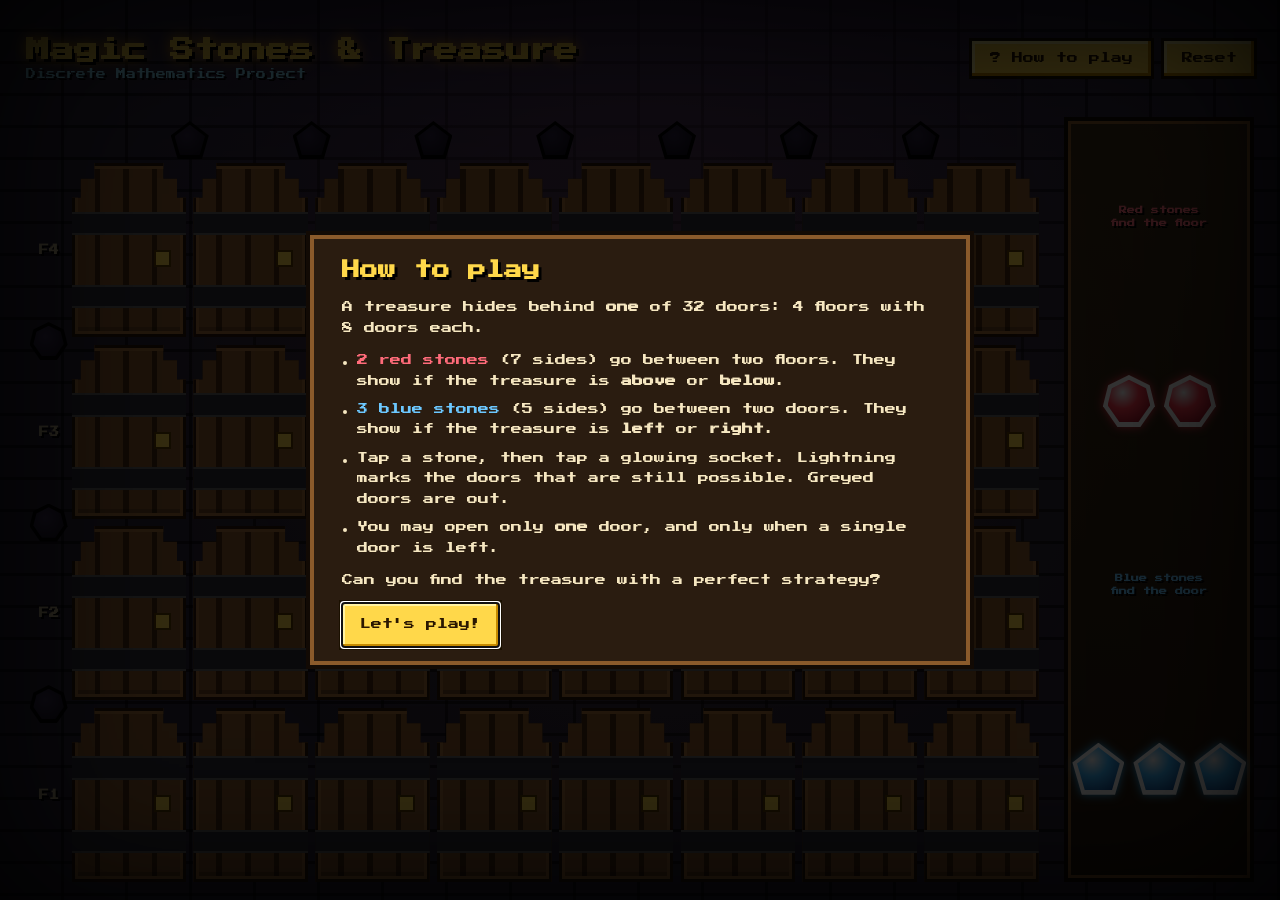
==== index.html @ 416f085c "Made it 2D (4×8) grid" ====
<!DOCTYPE html>
<html lang="en">
<head>
<meta charset="utf-8">
<meta name="viewport" content="width=device-width,initial-scale=1">
<title>Magic Stones &amp; Treasure</title>
<!-- Third-party: Google Font "Press Start 2P" (pixel font). Falls back to monospace offline. -->
<link rel="preconnect" href="https://fonts.googleapis.com">
<link rel="preconnect" href="https://fonts.gstatic.com" crossorigin>
<link href="https://fonts.googleapis.com/css2?family=Press+Start+2P&display=swap" rel="stylesheet">
<link rel="stylesheet" href="style.css">
</head>
<body>
<header>
  <div><h1>Magic Stones &amp; Treasure</h1><p>Discrete Mathematics Project</p></div>
  <div class="btns"><button id="helpBtn" class="pbtn">? How to play</button><button id="resetBtn" class="pbtn">Reset</button></div>
</header>
<main>
  <section id="board">
    <div id="top"></div><div id="left"></div><div id="doors"></div>
    <svg id="bolts" xmlns="http://www.w3.org/2000/svg"></svg>
  </section>
  <aside class="tray">
    <h3 class="r">Red stones<br>find the floor</h3><div class="row" id="reds"></div>
    <h3 class="b">Blue stones<br>find the door</h3><div class="row" id="blues"></div>
  </aside>
</main>
<div id="msg"></div>
<div id="end"></div>
<div id="fx"></div>
<dialog id="help">
  <h2>How to play</h2>
  <p>A treasure hides behind <b>one</b> of 32 doors: 4 floors with 8 doors each.</p>
  <ul>
    <li><span class="r">2 red stones</span> (7 sides) go between two floors. They show if the treasure is <b>above</b> or <b>below</b>.</li>
    <li><span class="b">3 blue stones</span> (5 sides) go between two doors. They show if the treasure is <b>left</b> or <b>right</b>.</li>
    <li>Tap a stone, then tap a glowing socket. Lightning marks the doors that are still possible. Greyed doors are out.</li>
    <li>You may open only <b>one</b> door, and only when a single door is left.</li>
  </ul>
  <p>Can you find the treasure with a perfect strategy?</p>
  <form method="dialog"><button class="pbtn">Let's play!</button></form>
</dialog>
<div id="rotate">Please rotate your device to landscape</div>
<script src="game.js"></script>
</body>
</html>
---- style.css ----
:root{--s:clamp(20px,5.4vh,38px);--gap:clamp(3px,.8vh,8px);--rail:calc(var(--s) + 8px);--gold:#ffd84a;--ink:#f6e7c1;
--pent:polygon(50% 0,100% 38%,82% 100%,18% 100%,0 38%);--hept:polygon(50% 0,90% 20%,100% 60%,72% 100%,28% 100%,0 60%,10% 20%)}
*{box-sizing:border-box}
html,body{height:100%;margin:0}
body{display:flex;flex-direction:column;height:100dvh;overflow:hidden;font-family:'Press Start 2P',monospace;color:var(--ink);user-select:none;-webkit-tap-highlight-color:transparent;
background:radial-gradient(ellipse at 50% -10%,#6a3fa855,#0000 60%),linear-gradient(90deg,#0000 calc(100% - 3px),#0008 0) 0 0/64px 32px,linear-gradient(#0000 calc(100% - 3px),#0008 0) 0 0/64px 32px,#2b2538}
body::before{content:'';position:fixed;inset:0;pointer-events:none;background:radial-gradient(circle at 50% 40%,#ff9a3022,#0000 60%);animation:flicker 2.3s infinite}
body::after{content:'';position:fixed;inset:0;pointer-events:none;box-shadow:inset 0 0 18vh #000}
@keyframes flicker{0%,100%{opacity:.6}30%{opacity:1}55%{opacity:.5}75%{opacity:.9}}
header{display:flex;justify-content:space-between;align-items:center;height:13vh;padding:0 2vw}
h1{margin:0;font-size:clamp(10px,3.2vh,24px);color:var(--gold);text-shadow:3px 3px #000,0 0 14px #fa0}
header p{margin:.8vh 0 0;font-size:clamp(6px,1.5vh,10px);color:#8fe3ff;text-shadow:2px 2px #000}
.btns{display:flex;gap:1vw}
.pbtn{font:inherit;font-size:clamp(7px,1.7vh,11px);color:#2a1700;background:var(--gold);border:0;padding:1.3vh 1.4vw;cursor:pointer;box-shadow:inset -3px -3px 0 #c58a00,inset 3px 3px 0 #fff2a0,0 0 0 3px #1a1000}
.pbtn:hover{filter:brightness(1.15)}.pbtn:active{transform:translateY(2px)}
main{flex:1;display:flex;gap:2vw;padding:0 2vw 2vh;min-height:0}
#board{flex:1;display:grid;grid-template-columns:var(--rail) 1fr;grid-template-rows:var(--rail) 1fr;position:relative;min-width:0;min-height:0}
#top,#doors{grid-column:2;display:grid;grid-template-columns:repeat(8,1fr);gap:var(--gap)}
#left{grid-row:2;grid-column:1;display:grid;grid-template-rows:repeat(4,1fr);gap:var(--gap)}
#doors{grid-row:2;grid-template-rows:repeat(4,1fr)}
#top{grid-row:1}
.cell{position:relative;display:grid;place-items:center}
.cell b{font-size:clamp(6px,1.6vh,10px);color:#c9b98f;text-shadow:2px 2px #000}
/* sockets */
.socket{position:absolute;width:var(--s);height:var(--s);z-index:3}
#top .socket{left:calc(100% + var(--gap)/2);top:50%;transform:translate(-50%,-50%)}
#left .socket{top:calc(100% + var(--gap)/2);left:50%;transform:translate(-50%,-50%)}
.socket::before,.socket::after{content:'';position:absolute;inset:0;clip-path:var(--shape)}
.socket::before{background:#000}
.socket::after{inset:10%;background:radial-gradient(circle at 40% 35%,#2d2340,#0e0a16)}
.socket.red{--shape:var(--hept)}.socket.blue{--shape:var(--pent)}
.socket.ready{cursor:pointer;animation:ready .6s infinite alternate}
.socket.ready::before{background:#ffe066}
@keyframes ready{to{filter:drop-shadow(0 0 7px #ffe066) brightness(1.8)}}
/* stones */
.stone{--c:#3ab7ff;--c2:#06307a;width:var(--s);aspect-ratio:1;position:relative;display:grid;place-items:center;filter:drop-shadow(0 0 5px var(--c));cursor:pointer}
.stone.red{--c:#ff3b4e;--c2:#7a0014;--shape:var(--hept)}.stone.blue{--shape:var(--pent)}
.stone::before,.stone::after{content:'';position:absolute;inset:0;clip-path:var(--shape)}
.stone::before{background:#fff}
.stone::after{inset:9%;background:radial-gradient(circle at 35% 30%,#fffa,var(--c) 40%,var(--c2))}
.stone span{position:relative;z-index:1;font-size:calc(var(--s)*.42);color:#fff;text-shadow:0 0 3px #000,1px 1px #000}
.stone.idle{animation:idle 1s infinite}
.stone.sel{animation-duration:.3s}
@keyframes idle{0%,100%{transform:scale(1) rotate(-4deg);filter:drop-shadow(0 0 4px var(--c))}50%{transform:scale(1.13) rotate(4deg);filter:drop-shadow(0 0 13px var(--c)) brightness(1.35)}}
.stone.spent{animation:drop .45s;filter:drop-shadow(0 0 2px var(--c)) saturate(.55) brightness(.8);position:absolute;inset:0;width:100%;cursor:default}
@keyframes drop{0%{transform:scale(2.2);opacity:0}70%{transform:scale(.9)}100%{transform:scale(1);opacity:1}}
.stone.used{opacity:.12;animation:none;filter:none;pointer-events:none}
/* tray */
.tray{width:clamp(110px,20vw,190px);display:flex;flex-direction:column;justify-content:space-around;align-items:center;text-align:center;padding:1.2vh 4px;background:linear-gradient(#3b2a17,#24170b);border:4px solid #120a04;box-shadow:inset 0 0 0 3px #8a5a2b}
.tray h3{margin:0;font-size:clamp(5px,1.3vh,8px);line-height:1.6;text-shadow:2px 2px #000}
.r{color:#ff6b7a}.b{color:#6cc8ff}
.row{display:flex;gap:1vh;justify-content:center}
.tray .stone{--s:clamp(26px,8vh,52px)}
/* doors */
.door{position:relative;min-height:0;cursor:pointer;clip-path:polygon(0 20%,8% 20%,8% 9%,20% 9%,20% 0,80% 0,80% 9%,92% 9%,92% 20%,100% 20%,100% 100%,0 100%)}
.back{position:absolute;inset:0;background:#07050c;display:grid;place-items:end center;padding-bottom:6%}
.back img{width:70%;image-rendering:pixelated;animation:chest 1s infinite alternate}
@keyframes chest{to{transform:translateY(-6%);filter:drop-shadow(0 0 8px #ffd84a)}}
.leaf{position:absolute;inset:0;transform-origin:left center;transition:transform .9s cubic-bezier(.3,1.3,.5,1);
background:repeating-linear-gradient(90deg,#8d5a2c 0 20%,#4a2a10 20% 25%);box-shadow:inset 0 0 0 3px #2b1608,inset 0 0 0 6px #a6703a,inset 0 -10px 0 #0003}
.leaf::before,.leaf::after{content:'';position:absolute;left:0;right:0;height:11%;background:#2d2d38;border-block:2px solid #666}
.leaf::before{top:28%}.leaf::after{top:70%}
.leaf i{position:absolute;right:13%;top:50%;width:15%;aspect-ratio:1;background:var(--gold);border:2px solid #5a3b00;z-index:1}
.door.open .leaf{transform:perspective(400px) rotateY(-110deg)}
.door.open .back{background:radial-gradient(circle at 50% 70%,#ffe27a,#6a4a00)}
.door.live{animation:bob 1.2s ease-in-out infinite}
.door.live .leaf{animation:glow .9s infinite alternate}
@keyframes bob{50%{transform:translateY(-4%)}}
@keyframes glow{to{filter:brightness(1.4) saturate(1.3);box-shadow:inset 0 0 0 3px #2b1608,inset 0 0 0 6px #ffd86a,inset 0 0 16px #ffd86a}}
.door.zap{animation:flash .7s}
@keyframes flash{25%{filter:brightness(2.4) hue-rotate(-30deg)}}
.door.no{animation:no .4s}
@keyframes no{25%{transform:translateX(-8%)}75%{transform:translateX(8%)}}
.door.open{animation:none}
.door .leaf{transition:transform .9s cubic-bezier(.3,1.3,.5,1),filter .8s}
.door.dead .leaf{filter:grayscale(1) brightness(.5)}
.door::after{content:'';position:absolute;inset:0;z-index:2;opacity:0;transition:opacity .8s;pointer-events:none;
background:linear-gradient(45deg,#0000 45%,#000b 46% 54%,#0000 55%),linear-gradient(-45deg,#0000 45%,#000b 46% 54%,#0000 55%)}
.door.dead::after{opacity:1}
/* lightning */
#bolts{position:absolute;inset:0;width:100%;height:100%;pointer-events:none;z-index:5;overflow:visible}
.bolt{fill:none;stroke-linejoin:bevel;stroke-linecap:square;stroke-dasharray:1;stroke-dashoffset:1;animation:strike .8s var(--d) both}
.glow{stroke-width:9;opacity:.6}.glow.red{stroke:#ff3344}.glow.blue{stroke:#35a8ff}.core{stroke:#fff;stroke-width:3}
@keyframes strike{0%{stroke-dashoffset:1;opacity:1}35%{stroke-dashoffset:0;opacity:1}55%{opacity:.4}65%{opacity:1}100%{stroke-dashoffset:0;opacity:0}}
body.shake #board{animation:shake .4s}
@keyframes shake{20%{transform:translate(-5px,3px)}40%{transform:translate(5px,-3px)}60%{transform:translate(-3px,-2px)}80%{transform:translate(3px,2px)}}
.flash{position:fixed;inset:0;background:#fff;opacity:0;pointer-events:none;z-index:45;animation:fl .35s}
@keyframes fl{20%{opacity:.65}to{opacity:0}}
/* messages */
#msg{position:fixed;top:14vh;left:50%;transform:translate(-50%,-10px);z-index:40;max-width:80vw;text-align:center;line-height:1.6;padding:1.4vh 2vw;background:#2a1c10;color:var(--gold);font-size:clamp(7px,2vh,12px);box-shadow:0 0 0 3px #120a04,inset 0 0 0 3px #8a5a2b;opacity:0;transition:.25s;pointer-events:none}
#msg.show{opacity:1;transform:translate(-50%,0)}
#end{position:fixed;inset:0;z-index:50;display:none;place-items:center;background:#000b;overflow:hidden}
#end.show{display:grid}
#end.win::before{content:'';position:absolute;inset:-60%;background:repeating-conic-gradient(#ffd84a33 0 8deg,#0000 0 16deg);animation:spin 14s linear infinite}
@keyframes spin{to{transform:rotate(360deg)}}
.card{position:relative;display:flex;flex-direction:column;align-items:center;gap:2vh;text-align:center;padding:3vh 3vw;max-width:80vw;background:#2a1c10;box-shadow:0 0 0 4px #120a04,inset 0 0 0 4px #8a5a2b,0 0 40px #ffd84a66}
.card h2{margin:0;font-size:clamp(9px,3vh,20px);line-height:1.6;color:var(--gold);text-shadow:3px 3px #000}
.card img{height:24vh;image-rendering:pixelated;animation:trophy 1s infinite alternate ease-in-out;filter:drop-shadow(0 0 16px #ffd84a)}
@keyframes trophy{from{transform:translateY(0) rotate(-5deg)}to{transform:translateY(-8%) rotate(5deg) scale(1.06)}}
.coin{position:fixed;top:-60px;z-index:60;image-rendering:pixelated;pointer-events:none;animation:fall linear forwards}
@keyframes fall{to{transform:translateY(120vh) rotate(720deg)}}
/* dialog */
dialog{background:#2a1c10;color:var(--ink);border:0;max-width:min(82vw,660px);max-height:90vh;overflow:auto;padding:2vh 2.5vw;font-size:clamp(7px,1.7vh,11px);line-height:1.9;box-shadow:0 0 0 4px #120a04,inset 0 0 0 4px #8a5a2b}
dialog::backdrop{background:#000c}
dialog h2{margin:0 0 1vh;color:var(--gold);font-size:clamp(10px,2.8vh,18px);text-shadow:3px 3px #000}
dialog ul{padding-left:1.4em;margin:1vh 0}dialog li{margin:.8vh 0}
#rotate{display:none;position:fixed;inset:0;z-index:99;background:#150f20;place-items:center;text-align:center;font-size:12px;line-height:2;padding:20px}
@media (orientation:portrait){#rotate{display:grid}}
@media (prefers-reduced-motion:reduce){.door.live,.stone.idle{animation-duration:3s}}
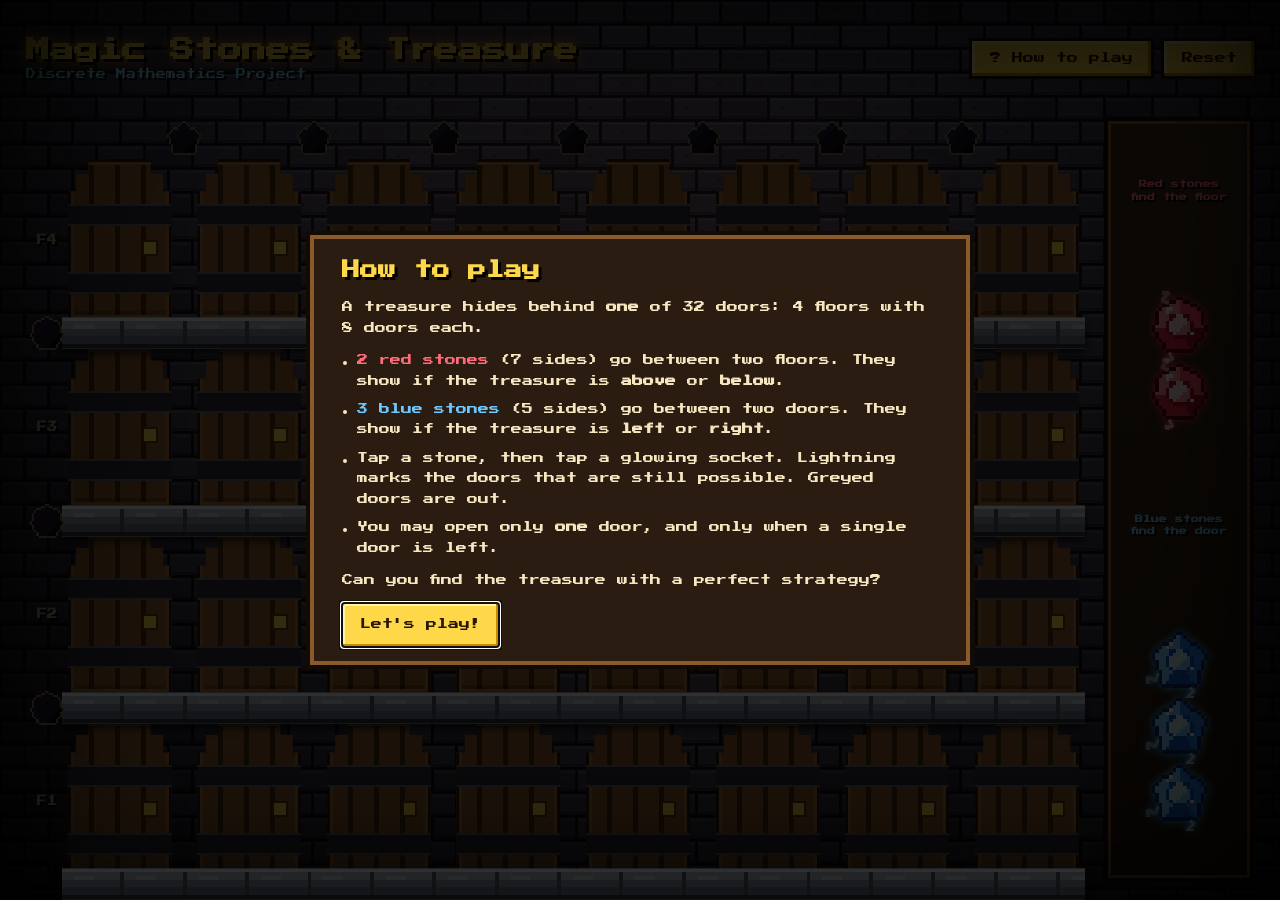
==== commit d9ed6151: "Reworked animations" ====
--- a/index.html
+++ b/index.html
@@ -17,7 +17,7 @@
 </header>
 <main>
   <section id="board">
-    <div id="top"></div><div id="left"></div><div id="doors"></div>
+    <div id="top"></div><div id="left"></div><div id="doors"></div><div id="floors"></div>
     <svg id="bolts" xmlns="http://www.w3.org/2000/svg"></svg>
   </section>
   <aside class="tray">
--- a/style.css
+++ b/style.css
@@ -1,9 +1,8 @@
-:root{--s:clamp(20px,5.4vh,38px);--gap:clamp(3px,.8vh,8px);--rail:calc(var(--s) + 8px);--gold:#ffd84a;--ink:#f6e7c1;
---pent:polygon(50% 0,100% 38%,82% 100%,18% 100%,0 38%);--hept:polygon(50% 0,90% 20%,100% 60%,72% 100%,28% 100%,0 60%,10% 20%)}
+:root{--s:clamp(18px,4.8vh,34px);--gx:clamp(8px,2vw,26px);--gy:clamp(8px,2.8vh,26px);--rail:calc(var(--s) + 8px);--gold:#ffd84a;--ink:#f6e7c1}
 *{box-sizing:border-box}
 html,body{height:100%;margin:0}
 body{display:flex;flex-direction:column;height:100dvh;overflow:hidden;font-family:'Press Start 2P',monospace;color:var(--ink);user-select:none;-webkit-tap-highlight-color:transparent;
-background:radial-gradient(ellipse at 50% -10%,#6a3fa855,#0000 60%),linear-gradient(90deg,#0000 calc(100% - 3px),#0008 0) 0 0/64px 32px,linear-gradient(#0000 calc(100% - 3px),#0008 0) 0 0/64px 32px,#2b2538}
+background:radial-gradient(ellipse at 50% 35%,#0000 30%,#000c 100%),url(assets/bricks.svg) 0 0/96px 48px #2b2538}
 body::before{content:'';position:fixed;inset:0;pointer-events:none;background:radial-gradient(circle at 50% 40%,#ff9a3022,#0000 60%);animation:flicker 2.3s infinite}
 body::after{content:'';position:fixed;inset:0;pointer-events:none;box-shadow:inset 0 0 18vh #000}
 @keyframes flicker{0%,100%{opacity:.6}30%{opacity:1}55%{opacity:.5}75%{opacity:.9}}
@@ -15,42 +14,42 @@
 .pbtn:hover{filter:brightness(1.15)}.pbtn:active{transform:translateY(2px)}
 main{flex:1;display:flex;gap:2vw;padding:0 2vw 2vh;min-height:0}
 #board{flex:1;display:grid;grid-template-columns:var(--rail) 1fr;grid-template-rows:var(--rail) 1fr;position:relative;min-width:0;min-height:0}
-#top,#doors{grid-column:2;display:grid;grid-template-columns:repeat(8,1fr);gap:var(--gap)}
-#left{grid-row:2;grid-column:1;display:grid;grid-template-rows:repeat(4,1fr);gap:var(--gap)}
-#doors{grid-row:2;grid-template-rows:repeat(4,1fr)}
+#top,#doors{grid-column:2;display:grid;grid-template-columns:repeat(8,1fr);column-gap:var(--gx)}
 #top{grid-row:1}
+#left{grid-row:2;display:grid;grid-template-rows:repeat(4,1fr);row-gap:var(--gy)}
+#left{grid-column:1}
+#doors{grid-row:2;grid-template-rows:repeat(4,1fr);row-gap:var(--gy)}
 .cell{position:relative;display:grid;place-items:center}
 .cell b{font-size:clamp(6px,1.6vh,10px);color:#c9b98f;text-shadow:2px 2px #000}
+#floors{position:absolute;inset:0;pointer-events:none;z-index:1}
+.floor{position:absolute;height:calc(var(--gy) + 6px);transform:translateY(-50%);background:url(assets/floor.svg) 0 0/auto 100% repeat-x;image-rendering:pixelated;box-shadow:0 5px 8px #000b}
 /* sockets */
-.socket{position:absolute;width:var(--s);height:var(--s);z-index:3}
-#top .socket{left:calc(100% + var(--gap)/2);top:50%;transform:translate(-50%,-50%)}
-#left .socket{top:calc(100% + var(--gap)/2);left:50%;transform:translate(-50%,-50%)}
-.socket::before,.socket::after{content:'';position:absolute;inset:0;clip-path:var(--shape)}
-.socket::before{background:#000}
-.socket::after{inset:10%;background:radial-gradient(circle at 40% 35%,#2d2340,#0e0a16)}
-.socket.red{--shape:var(--hept)}.socket.blue{--shape:var(--pent)}
+.socket{position:absolute;width:var(--s);height:var(--s);z-index:3;background:center/100% 100% no-repeat;image-rendering:pixelated}
+.socket.red{background-image:url(assets/socket-red.svg)}.socket.blue{background-image:url(assets/socket-blue.svg)}
+#top .socket{left:calc(100% + var(--gx)/2);top:50%;transform:translate(-50%,-50%)}
+#left .socket{top:calc(100% + var(--gy)/2);left:50%;transform:translate(-50%,-50%)}
 .socket.ready{cursor:pointer;animation:ready .6s infinite alternate}
-.socket.ready::before{background:#ffe066}
-@keyframes ready{to{filter:drop-shadow(0 0 7px #ffe066) brightness(1.8)}}
-/* stones */
-.stone{--c:#3ab7ff;--c2:#06307a;width:var(--s);aspect-ratio:1;position:relative;display:grid;place-items:center;filter:drop-shadow(0 0 5px var(--c));cursor:pointer}
-.stone.red{--c:#ff3b4e;--c2:#7a0014;--shape:var(--hept)}.stone.blue{--shape:var(--pent)}
-.stone::before,.stone::after{content:'';position:absolute;inset:0;clip-path:var(--shape)}
-.stone::before{background:#fff}
-.stone::after{inset:9%;background:radial-gradient(circle at 35% 30%,#fffa,var(--c) 40%,var(--c2))}
-.stone span{position:relative;z-index:1;font-size:calc(var(--s)*.42);color:#fff;text-shadow:0 0 3px #000,1px 1px #000}
-.stone.idle{animation:idle 1s infinite}
-.stone.sel{animation-duration:.3s}
-@keyframes idle{0%,100%{transform:scale(1) rotate(-4deg);filter:drop-shadow(0 0 4px var(--c))}50%{transform:scale(1.13) rotate(4deg);filter:drop-shadow(0 0 13px var(--c)) brightness(1.35)}}
-.stone.spent{animation:drop .45s;filter:drop-shadow(0 0 2px var(--c)) saturate(.55) brightness(.8);position:absolute;inset:0;width:100%;cursor:default}
+@keyframes ready{to{filter:drop-shadow(0 0 7px #ffe066) brightness(2.4)}}
+.socket.full:empty{opacity:.3}
+/* stones (pixel art) */
+.stone{--c:#3ab7ff;width:var(--s);aspect-ratio:1;position:relative;filter:drop-shadow(0 0 4px var(--c));cursor:pointer}
+.stone.red{--c:#ff3b4e}
+.stone>img{position:absolute;left:-18.75%;top:-18.75%;width:137.5%;height:137.5%;image-rendering:pixelated}
+.stone .arr{position:absolute;left:12%;top:12%;width:76%;height:76%;overflow:visible}
+.stone.idle{animation:surge 4.8s ease-in-out infinite}
+.stone.sel{animation-duration:2s}
+@keyframes surge{0%,100%{filter:drop-shadow(0 0 3px var(--c)) brightness(1)}45%{filter:drop-shadow(0 0 4px var(--c)) brightness(1.05)}60%{filter:drop-shadow(0 0 10px var(--c)) brightness(1.5)}75%{filter:drop-shadow(0 0 5px var(--c)) brightness(1.1)}}
+.socket:not(.full):not(.ready){animation:ember 5s ease-in-out infinite}
+@keyframes ember{50%{filter:drop-shadow(0 0 3px #7a5cff) brightness(1.5)}}
+.stone.spent{animation:drop .45s;filter:drop-shadow(0 0 2px var(--c)) saturate(.7) brightness(.9);position:absolute;inset:0;width:100%;cursor:default}
 @keyframes drop{0%{transform:scale(2.2);opacity:0}70%{transform:scale(.9)}100%{transform:scale(1);opacity:1}}
-.stone.used{opacity:.12;animation:none;filter:none;pointer-events:none}
+.stone.used{opacity:.15;animation:none;filter:none;pointer-events:none}
 /* tray */
-.tray{width:clamp(110px,20vw,190px);display:flex;flex-direction:column;justify-content:space-around;align-items:center;text-align:center;padding:1.2vh 4px;background:linear-gradient(#3b2a17,#24170b);border:4px solid #120a04;box-shadow:inset 0 0 0 3px #8a5a2b}
+.tray{width:clamp(90px,14vw,150px);display:flex;flex-direction:column;justify-content:space-around;align-items:center;text-align:center;padding:1.2vh 4px;background:linear-gradient(#3b2a17,#24170b);border:4px solid #120a04;box-shadow:inset 0 0 0 3px #8a5a2b}
 .tray h3{margin:0;font-size:clamp(5px,1.3vh,8px);line-height:1.6;text-shadow:2px 2px #000}
 .r{color:#ff6b7a}.b{color:#6cc8ff}
-.row{display:flex;gap:1vh;justify-content:center}
-.tray .stone{--s:clamp(26px,8vh,52px)}
+.row{display:flex;flex-direction:column;gap:1.2vh;align-items:center}
+.tray .stone{--s:clamp(28px,9vh,56px)}
 /* doors */
 .door{position:relative;min-height:0;cursor:pointer;clip-path:polygon(0 20%,8% 20%,8% 9%,20% 9%,20% 0,80% 0,80% 9%,92% 9%,92% 20%,100% 20%,100% 100%,0 100%)}
 .back{position:absolute;inset:0;background:#07050c;display:grid;place-items:end center;padding-bottom:6%}
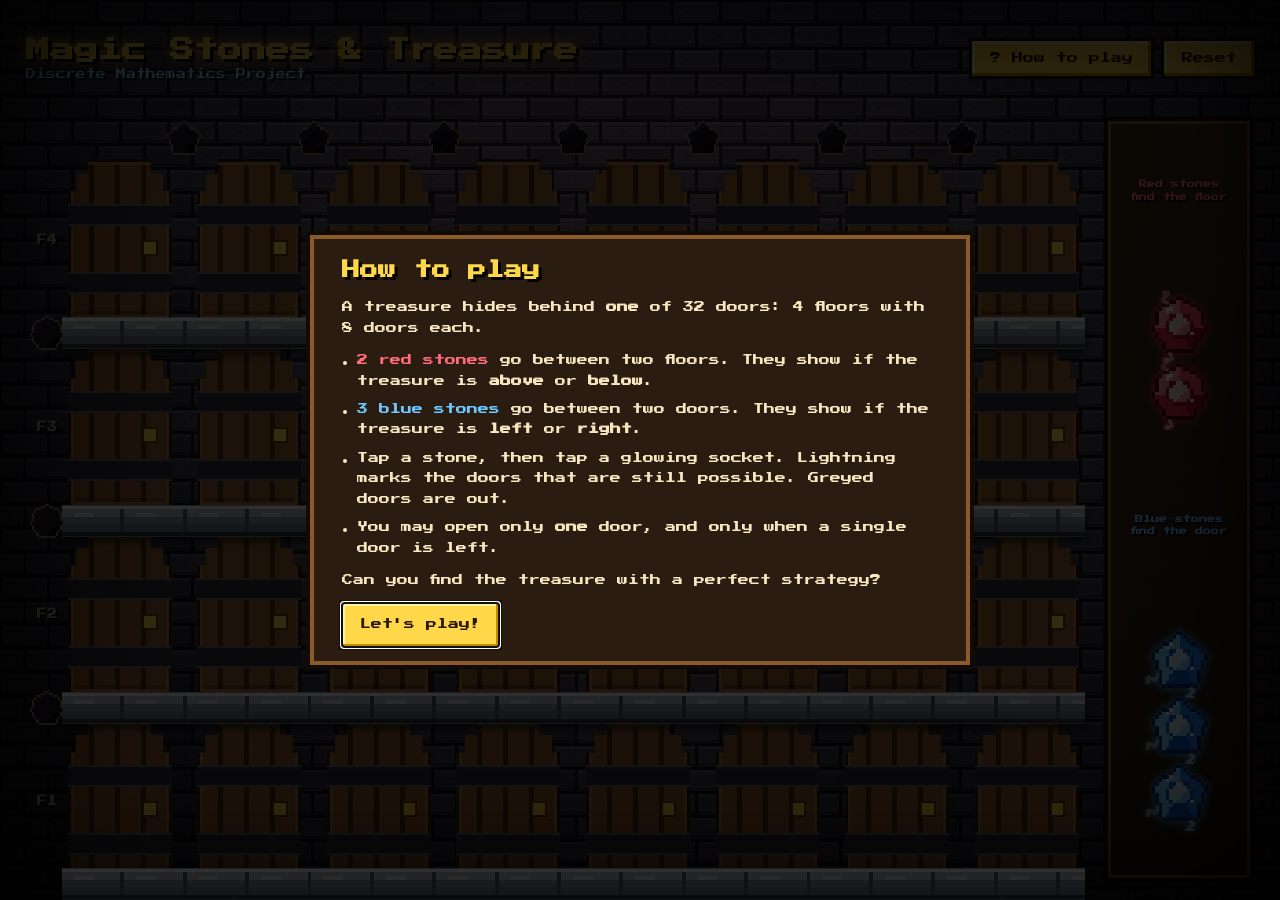
==== commit 934f52c3: "Clarified instructions" ====
--- a/index.html
+++ b/index.html
@@ -32,8 +32,8 @@
   <h2>How to play</h2>
   <p>A treasure hides behind <b>one</b> of 32 doors: 4 floors with 8 doors each.</p>
   <ul>
-    <li><span class="r">2 red stones</span> (7 sides) go between two floors. They show if the treasure is <b>above</b> or <b>below</b>.</li>
-    <li><span class="b">3 blue stones</span> (5 sides) go between two doors. They show if the treasure is <b>left</b> or <b>right</b>.</li>
+    <li><span class="r">2 red stones</span> go between two floors. They show if the treasure is <b>above</b> or <b>below</b>.</li>
+    <li><span class="b">3 blue stones</span> go between two doors. They show if the treasure is <b>left</b> or <b>right</b>.</li>
     <li>Tap a stone, then tap a glowing socket. Lightning marks the doors that are still possible. Greyed doors are out.</li>
     <li>You may open only <b>one</b> door, and only when a single door is left.</li>
   </ul>
